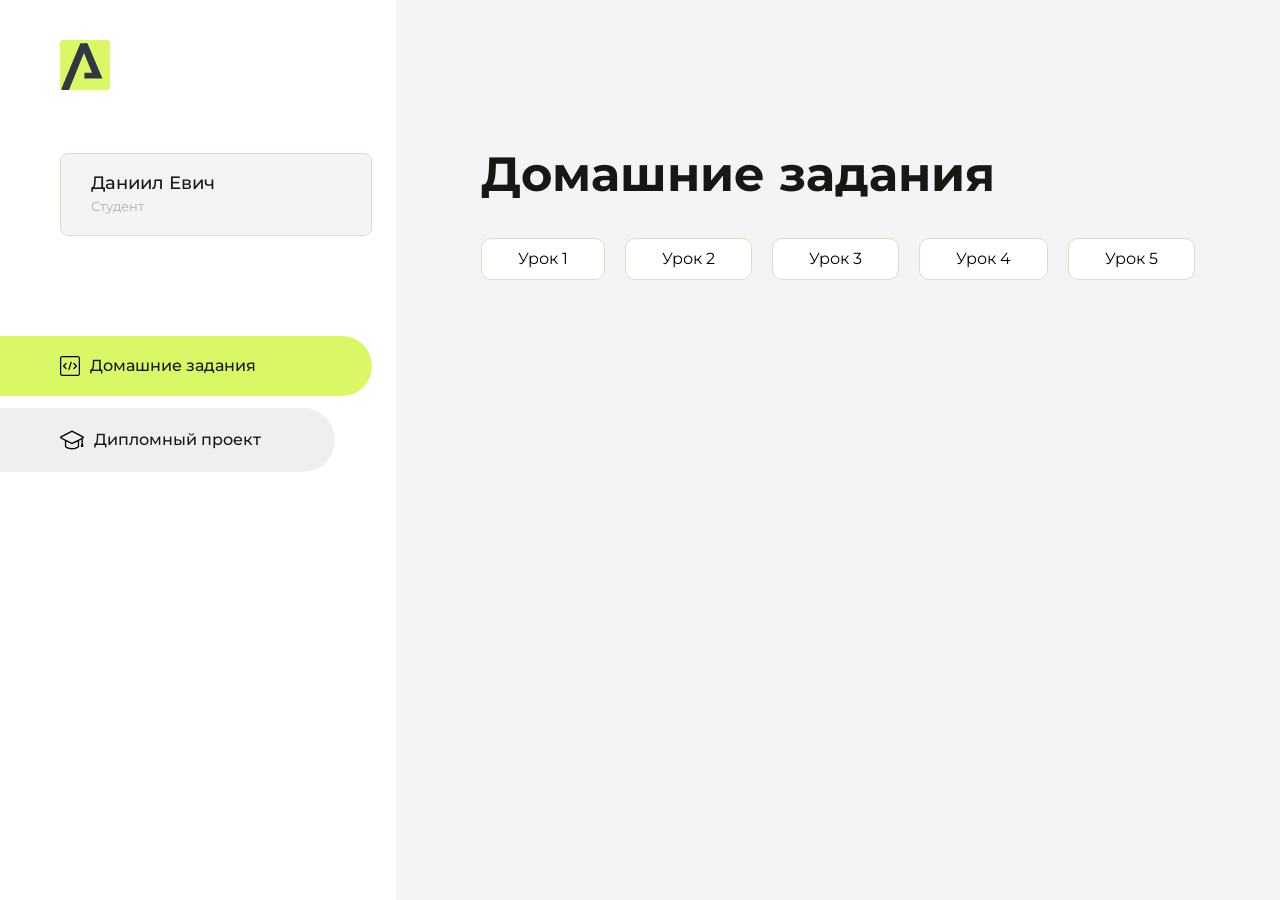
==== index.html @ b27c5a76 "Update index.html" ====
<!DOCTYPE html>
<html lang="en">
<head>
    <meta charset="UTF-8">
    <meta name="viewport" content="width=device-width, initial-scale=1.0">
    <title>Домашняя работа</title>
    <link rel="shortcut icon" href="src/logo.ico" type="image/x-icon">
    <link rel="preconnect" href="https://fonts.googleapis.com">
    <link rel="preconnect" href="https://fonts.gstatic.com" crossorigin>
    <link href="https://fonts.googleapis.com/css2?family=Montserrat:wght@400;500;700&family=Rubik:wght@500&display=swap"
          rel="stylesheet">
    <link rel="stylesheet" href="src/style.css">
</head>
<body id="body">
<div class="overlay" id="overlay"></div>
<div class="layout">
    <div class="burger" id="burger">
        <svg viewBox="0 0 24 24" fill="none" xmlns="http://www.w3.org/2000/svg">
            <g id="SVGRepo_bgCarrier" stroke-width="0"></g>
            <g id="SVGRepo_tracerCarrier" stroke-linecap="round" stroke-linejoin="round"></g>
            <g id="SVGRepo_iconCarrier">
                <path d="M4 18L20 18" stroke="#DAF765" stroke-width="2" stroke-linecap="round"></path>
                <path d="M4 12L20 12" stroke="#DAF765" stroke-width="2" stroke-linecap="round"></path>
                <path d="M4 6L20 6" stroke="#DAF765" stroke-width="2" stroke-linecap="round"></path>
            </g>
        </svg>
    </div>
    <aside class="sidebar" id="sidebar">
        <div class="sidebar__inner">
            <div class="logo">
                <svg width="50" height="50" viewBox="0 0 50 50" fill="none" xmlns="http://www.w3.org/2000/svg">
                    <g clip-path="url(#clip0_513_74730)">
                        <path d="M46.17 -0.257004H3.83C1.57281 -0.257004 -0.257 1.57281 -0.257 3.83V46.17C-0.257 48.4272 1.57281 50.257 3.83 50.257H46.17C48.4272 50.257 50.257 48.4272 50.257 46.17V3.83C50.257 1.57281 48.4272 -0.257004 46.17 -0.257004Z"
                              fill="#DAF765"/>
                        <path d="M24.375 38.4H42.461L27.441 3.1585H20.4355C20.4355 3.1585 6.7895 35.881 1.1945 49.294C2.015 50.0275 3.0945 50.257 3.6945 50.257H8.8445L23.954 13.07L32.0465 32.8285H24.375V38.4Z"
                              fill="#323843"/>
                    </g>
                    <defs>
                        <clipPath id="clip0_513_74730">
                            <rect width="50" height="50" fill="white"/>
                        </clipPath>
                    </defs>
                </svg>
            </div>
            <div class="sidebar__user">
                <div class="sidebar__name">Даниил Евич</div>
                <div class="sidebar__text">Студент</div>
            </div>
            <div class="sidebar__tabs">
                <div class="sidebar__item">
                    <button class="sidebar__button active" id="tasks">
                        <svg xmlns="http://www.w3.org/2000/svg" width="20" height="20" viewBox="0 0 20 20" fill="none">
                            <g clip-path="url(#clip0_704_74543)">
                                <path d="M17.7083 20H2.29167C1.0275 20 0 18.9725 0 17.7083V2.29167C0 1.0275 1.0275 0 2.29167 0H17.7083C18.9725 0 20 1.0275 20 2.29167V17.7083C20 18.9725 18.9725 20 17.7083 20ZM2.29167 1.25C1.7175 1.25 1.25 1.7175 1.25 2.29167V17.7083C1.25 18.2825 1.7175 18.75 2.29167 18.75H17.7083C18.2825 18.75 18.75 18.2825 18.75 17.7083V2.29167C18.75 1.7175 18.2825 1.25 17.7083 1.25H2.29167Z"
                                      fill="black"/>
                                <path d="M6.04167 13.125C5.88167 13.125 5.72167 13.0642 5.6 12.9417L3.1 10.4417C2.85583 10.1975 2.85583 9.80167 3.1 9.5575L5.6 7.0575C5.84417 6.81333 6.24 6.81333 6.48417 7.0575C6.72833 7.30167 6.72833 7.6975 6.48417 7.94167L4.42583 10L6.48417 12.0583C6.72833 12.3025 6.72833 12.6983 6.48417 12.9425C6.36167 13.0642 6.20167 13.125 6.04167 13.125Z"
                                      fill="black"/>
                                <path d="M8.95833 14.1667C8.9 14.1667 8.84 14.1583 8.78167 14.1417C8.45083 14.0442 8.26083 13.6967 8.35833 13.3658L10.4417 6.28251C10.5392 5.95084 10.8892 5.76417 11.2175 5.85917C11.5483 5.95667 11.7383 6.30417 11.6408 6.63501L9.5575 13.7183C9.47833 13.9908 9.22833 14.1667 8.95833 14.1667Z"
                                      fill="black"/>
                                <path d="M13.9583 13.125C13.7983 13.125 13.6383 13.0642 13.5167 12.9417C13.2725 12.6975 13.2725 12.3017 13.5167 12.0575L15.575 9.99916L13.5167 7.94083C13.2725 7.69666 13.2725 7.30083 13.5167 7.05666C13.7608 6.81249 14.1567 6.81249 14.4008 7.05666L16.9008 9.55666C17.145 9.80083 17.145 10.1967 16.9008 10.4408L14.4008 12.9408C14.2783 13.0642 14.1183 13.125 13.9583 13.125Z"
                                      fill="black"/>
                            </g>
                            <defs>
                                <clipPath id="clip0_704_74543">
                                    <rect width="20" height="20" fill="white"/>
                                </clipPath>
                            </defs>
                        </svg>
                        <span>Домашние задания</span></button>
                </div>
                <div class="sidebar__item">
                    <button class="sidebar__button" id="diplom">
                        <svg xmlns="http://www.w3.org/2000/svg" width="24" height="24" viewBox="0 0 24 24" fill="none">
                            <g clip-path="url(#clip0_704_74553)">
                                <path d="M23.2628 10.5971C23.7176 10.365 24 9.90375 24 9.39337C24 8.883 23.7176 8.42175 23.2628 8.18962L12.6135 2.75362C12.2291 2.55824 11.7705 2.55787 11.3854 2.75399L0.736875 8.19C0.282375 8.42175 0 8.883 0 9.39337C0 9.90375 0.282375 10.365 0.736875 10.5971L4.89038 12.7177V18.2074C4.89038 19.8154 8.412 21.393 12 21.393C15.5884 21.393 19.1096 19.815 19.1096 18.2074V12.7174L21.4609 11.517V15.8017L20.901 17.2305C20.7409 17.6389 20.7934 18.0994 21.0405 18.4616C21.2876 18.8246 21.6979 19.041 22.1366 19.041C22.5754 19.041 22.9852 18.8246 23.2324 18.462C23.4795 18.099 23.532 17.6385 23.3719 17.2301L22.8124 15.8021V10.827L23.2628 10.5971ZM17.7623 18.1721C17.6198 18.6375 15.3491 20.0419 12 20.0419C8.65088 20.0419 6.38025 18.6375 6.2415 18.2074V12.3037L6.23887 12.3019C6.23812 12.057 6.1065 11.8207 5.87325 11.7019L1.3515 9.39337L12 3.95737L22.6489 9.39337L12 14.8294L5.87325 11.7019C5.54063 11.5331 4.6695 11.6674 4.5 12C4.33012 12.3322 4.55813 12.5479 4.89038 12.7177L11.3857 16.0331C11.5781 16.1314 11.7889 16.1805 12 16.1805C12.2107 16.1805 12.4222 16.1314 12.6146 16.0331L17.7593 13.407L17.7623 18.1721Z"
                                      fill="black"/>
                            </g>
                            <defs>
                                <clipPath id="clip0_704_74553">
                                    <rect width="24" height="24" fill="white"/>
                                </clipPath>
                            </defs>
                        </svg>
                        <span>Дипломный проект</span></button>
                </div>
            </div>
        </div>

    </aside>
    <div class="content">
        <div class="container">
            <div class="content__block" id="tasksBlock">
                <div class="content__title">Домашние задания</div>
                <ul class="content__list">
                    <li class="content__list-item">
                        <a href="Homework 1/index.html">Урок 1</a>
                    </li>
                    <li class="content__list-item">
                        <a href="Homework_2/index.html">Урок 2</a>
                    </li>
                    <li class="content__list-item">
                        <a href="Homework_3/index.html">Урок 3</a>
                    </li>
                    <li class="content__list-item">
                        <a href="Homework_4/index.html">Урок 4</a>
                    </li>
                     <li class="content__list-item">
                        <a href="Homework_5/index.html">Урок 5</a>
                    </li>
                </ul>
            </div>
            <div class="content__block hidden" id="diplomBlock">
                <div class="content__title">Дипломный проект</div>
                <div class="content__list-diplom">
                    <a href="ПАПКА-С-НОМЕРОМ-УРОКА">Ссылка на ДЗ</a>
                </div>
                <div class="content__decor">
                    <div class="content__decor-text">Давай проверим, чему ты научился!</div>
                    <div class="content__decor-img">
                        <img src="src/decor.png" alt="decor">
                    </div>
                </div>
            </div>
        </div>
    </div>
</div>
<script src="src/index.js"></script>
</body>
</html>
---- src/style.css ----
*{padding: 0;margin: 0;border: 0;}
*,*:before,*:after{-webkit-box-sizing: border-box;box-sizing: border-box;}
:focus,:active{outline: none;}
a:focus,a:active{outline: none;}
nav,footer,header,aside{display: block;}
html,body{
    height:100%;width:100%;
    font-size:100%;line-height:1;-ms-text-size-adjust:100%;-moz-text-size-adjust:100%;-webkit-text-size-adjust:100%;}
input,button,textarea{font-family:inherit;}
input::-ms-clear{display: none;}
button{cursor: pointer;}
button::-moz-focus-inner{padding:0;border:0;}
a,a:visited{text-decoration: none;}
a:hover{text-decoration: none;}
ul li{list-style: none;}
img{vertical-align: top;}
h1,h2,h3,h4,h5,h6{font-size:inherit;font-weight: inherit;}
a{color:inherit;}



body {
    font-family: "Montserrat",SansSerif;
    color: black;
}

body.overflow {
    overflow: hidden;
}



.layout {
    display: -webkit-box;
    display: -ms-flexbox;
    display: flex;
    min-height: 100vh;
}

.sidebar {
    padding: 40px 24px 40px 0;
    -ms-flex-negative: 0;
    flex-shrink: 0;
    background-color: white;
}



.content {
    -webkit-box-flex: 1;
    -ms-flex-positive: 1;
    flex-grow: 1;
    background-color: #F4F4F4;
}

.container {
    display: -webkit-box;
    display: -ms-flexbox;
    display: flex;
    -webkit-box-orient: vertical;
    -webkit-box-direction: normal;
    -ms-flex-direction: column;
    flex-direction: column;
    -webkit-box-pack: center;
    -ms-flex-pack: center;
    justify-content: center;
    -webkit-box-align: center;
    -ms-flex-align: center;
    align-items: center;
    padding: 150px 60px 80px 60px;
}


.logo {
    margin-left: 60px;
    margin-bottom: 60px;
}

.sidebar__user {
    background-color: #F4F4F4;
    padding: 20px 30px;
    margin-left: 60px;
    margin-bottom: 100px;
    border-radius: 8px;
    border: 1px solid #DADEC9;
}

.sidebar__name {
    color:#161814;
    font-size: 18px;
    font-weight: 500;
    margin-bottom: 6px;
}

.sidebar__text {
    color: #AFB1A7;
    font-size: 13px;
    font-weight: 400;
    line-height: 130%; /* 16.9px */
}

.sidebar__item {
    width: 372px;
}

.sidebar__button {
    display: -webkit-box;
    display: -ms-flexbox;
    display: flex;
    -webkit-box-align: center;
    -ms-flex-align: center;
    align-items: center;
    gap: 10px;
    padding: 20px 60px;
    margin-bottom: 12px;
    border-radius: 0px 100px 100px 0px;
    -webkit-transition: all .5s;
    -o-transition: all .5s;
    transition: all .5s;
    cursor: pointer;
    width: 90%;
    color:#161814;
    font-size: 16px;
    font-weight: 500;
}

.sidebar__button.active , .sidebar__button:hover {
    width: 100%;
    background-color: #DAF765;
}


.content__title {
    color: #161814;
    font-size: 48px;
    font-weight: 700;
    margin-bottom: 40px;
}

.content__list {
    display: -webkit-box;
    display: -ms-flexbox;
    display: flex;
    -webkit-box-align: center;
    -ms-flex-align: center;
    align-items: center;
    -ms-flex-wrap: wrap;
    flex-wrap: wrap;
    gap: 20px;
}



.content__list-item  {
    cursor: pointer;
    padding: 12px 18px;
    background-color: #fff;
    border-radius: 10px;
    border: 1px solid #DADEC9;
    -webkit-transition: all .3s;
    -o-transition: all .3s;
    transition: all .3s;
}

.content__list-item:hover,.content__list-diplom:hover {
    background-color: #AFB1A7;
}

li a {
    padding: 12px 18px;

}


.content__list-diplom {
    -webkit-transition: all .3s;
    -o-transition: all .3s;
    transition: all .3s;
    display: inline-block;
    padding: 12px 18px;
    background-color: #fff;
    border-radius: 10px;
    border: 1px solid #DADEC9;
}

.content__decor {
    display: -webkit-box;
    display: -ms-flexbox;
    display: flex;
    -webkit-box-align: center;
    -ms-flex-align: center;
    align-items: center;
}

.content__decor-text {
    color:#BEDD44;
    font-size: 36px;
    font-weight: 700;
    line-height: 110%; /* 39.6px */
}

.content__block {
    max-width: 1200px;
}

.content__block.hidden {
    display: none;
}

.content__decor-img img{
    width: 100%;
}

.burger {
    display: none;
    padding: 5px;
    position: fixed;
    top: 3%;
    right: 7%;
    width: 40px;
    height: 40px;
    background-color: #161814;
    border-radius: 50%;
    z-index: 10;
    border: 1px solid #DAF765;
}

@media (max-width: 768px) {
    .burger {
        display: block;
    }

    .sidebar {
        -webkit-transition: all .3s;
        -o-transition: all .3s;
        transition: all .3s;
        -webkit-transform: translateX(-100%);
        -ms-transform: translateX(-100%);
        transform: translateX(-100%);
        position: fixed;
        top: 0;
        left: 0;
        bottom: 0;
        z-index: 5;
    }

    .sidebar.show {
        -webkit-transform: translateX(0%);
        -ms-transform: translateX(0%);
        transform: translateX(0%);
    }

    .overlay {
        opacity: 0;
        pointer-events: none;
        -webkit-transition: all .3s;
        -o-transition: all .3s;
        transition: all .3s;
        position: absolute;
        top: 0;
        right: 0;
        left: 0;
        bottom: 0;
        z-index: 3;
        background-color: #000000e0;
    }

    .overlay.show {
        opacity: 1;
        pointer-events: all;
    }

    .container {
        padding: 40px 20px;
        min-height: 100%;
    }

    .content__decor {
        margin-top: 20px;
        -webkit-box-orient: vertical;
        -webkit-box-direction: normal;
        -ms-flex-direction: column;
        flex-direction: column;
    }
}

@media (max-width: 400px) {
    .sidebar__user {
        margin-left: 0;
    }
}
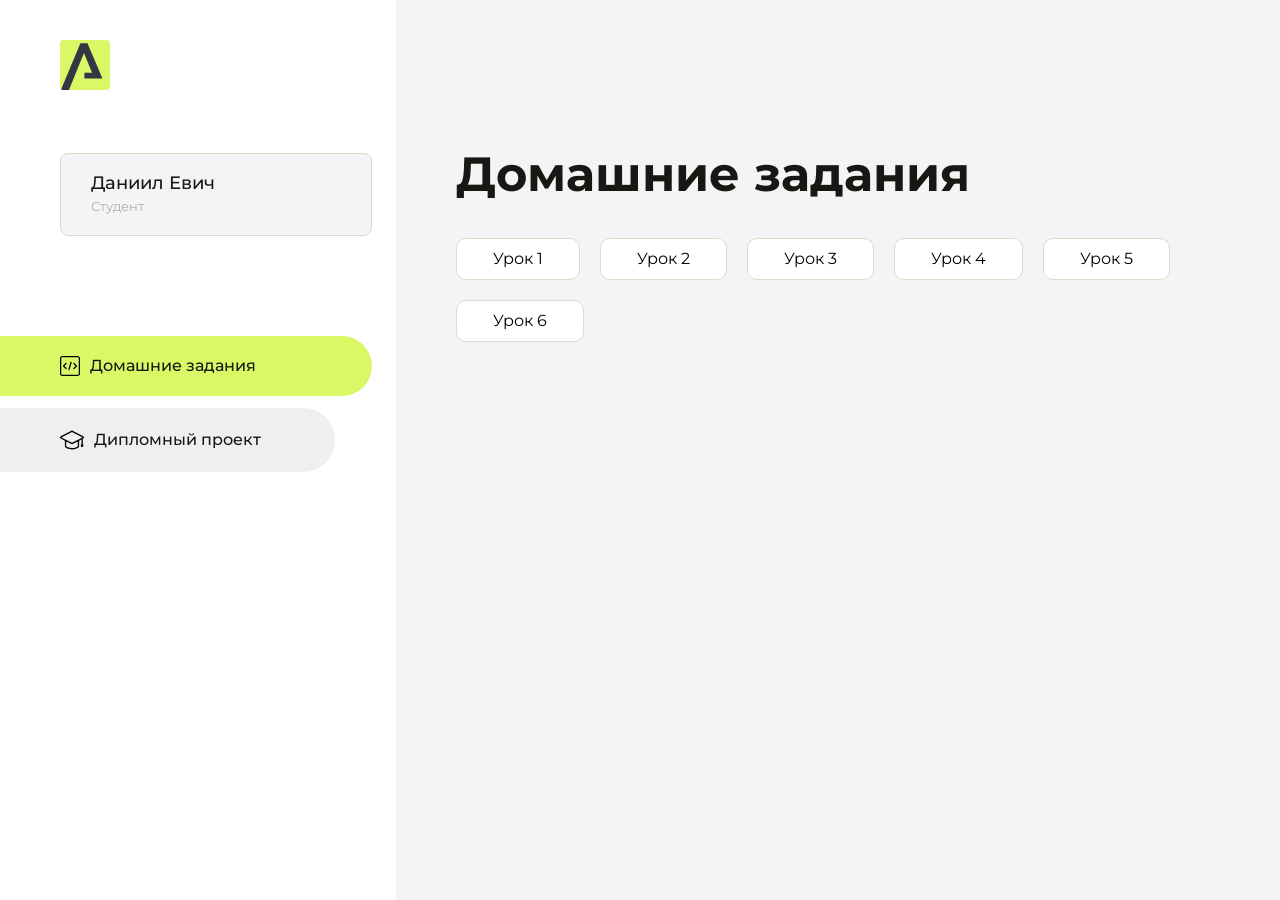
==== commit d871deff: "Update index.html" ====
--- a/index.html
+++ b/index.html
@@ -105,7 +105,10 @@
                         <a href="Homework_4/index.html">Урок 4</a>
                     </li>
                      <li class="content__list-item">
-                        <a href="Homework_5/index.html">Урок 5</a>
+                        <a href="Homework_5/article.html">Урок 5</a>
+                    </li>
+                     <li class="content__list-item">
+                        <a href="Homework_6/index.html">Урок 6</a>
                     </li>
                 </ul>
             </div>
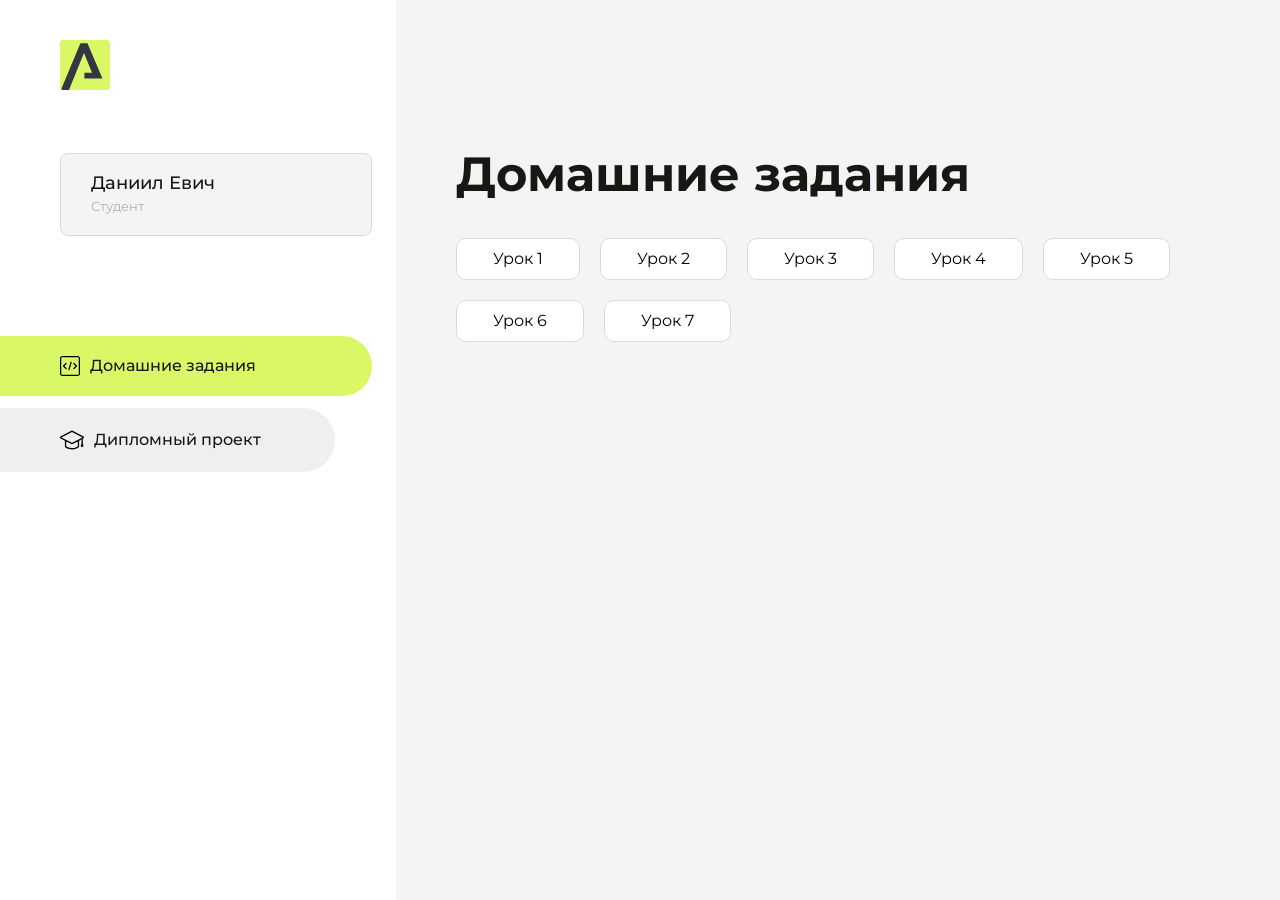
==== commit f2aad6c3: "Update index.html" ====
--- a/index.html
+++ b/index.html
@@ -110,6 +110,9 @@
                      <li class="content__list-item">
                         <a href="Homework_6/index.html">Урок 6</a>
                     </li>
+                     <li class="content__list-item">
+                        <a href="Homework_7/article.html">Урок 7</a>
+                    </li>
                 </ul>
             </div>
             <div class="content__block hidden" id="diplomBlock">
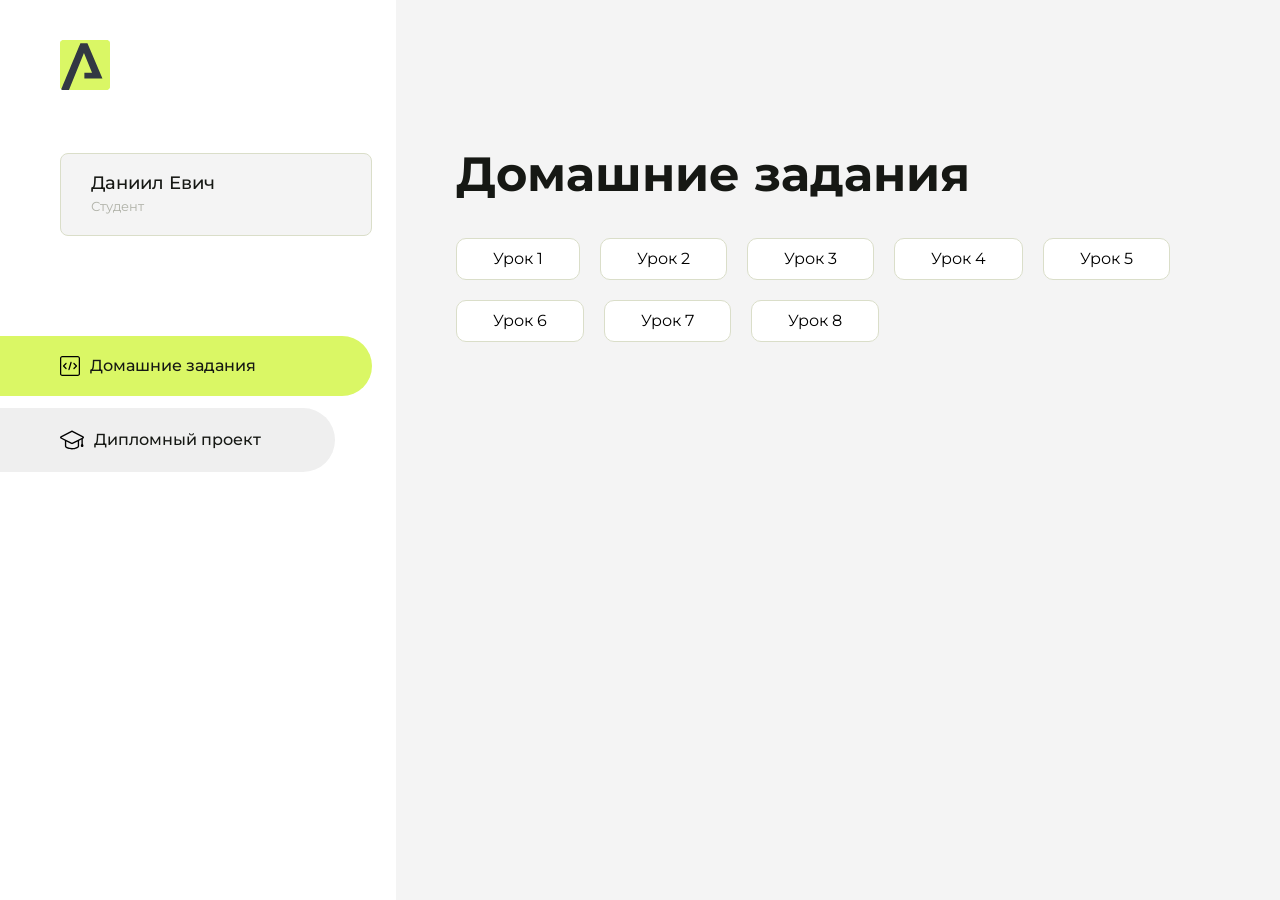
==== commit 383fead0: "Update index.html" ====
--- a/index.html
+++ b/index.html
@@ -113,6 +113,9 @@
                      <li class="content__list-item">
                         <a href="Homework_7/article.html">Урок 7</a>
                     </li>
+                    <li class="content__list-item">
+                        <a href="Homework_8/index.html">Урок 8</a>
+                    </li>
                 </ul>
             </div>
             <div class="content__block hidden" id="diplomBlock">
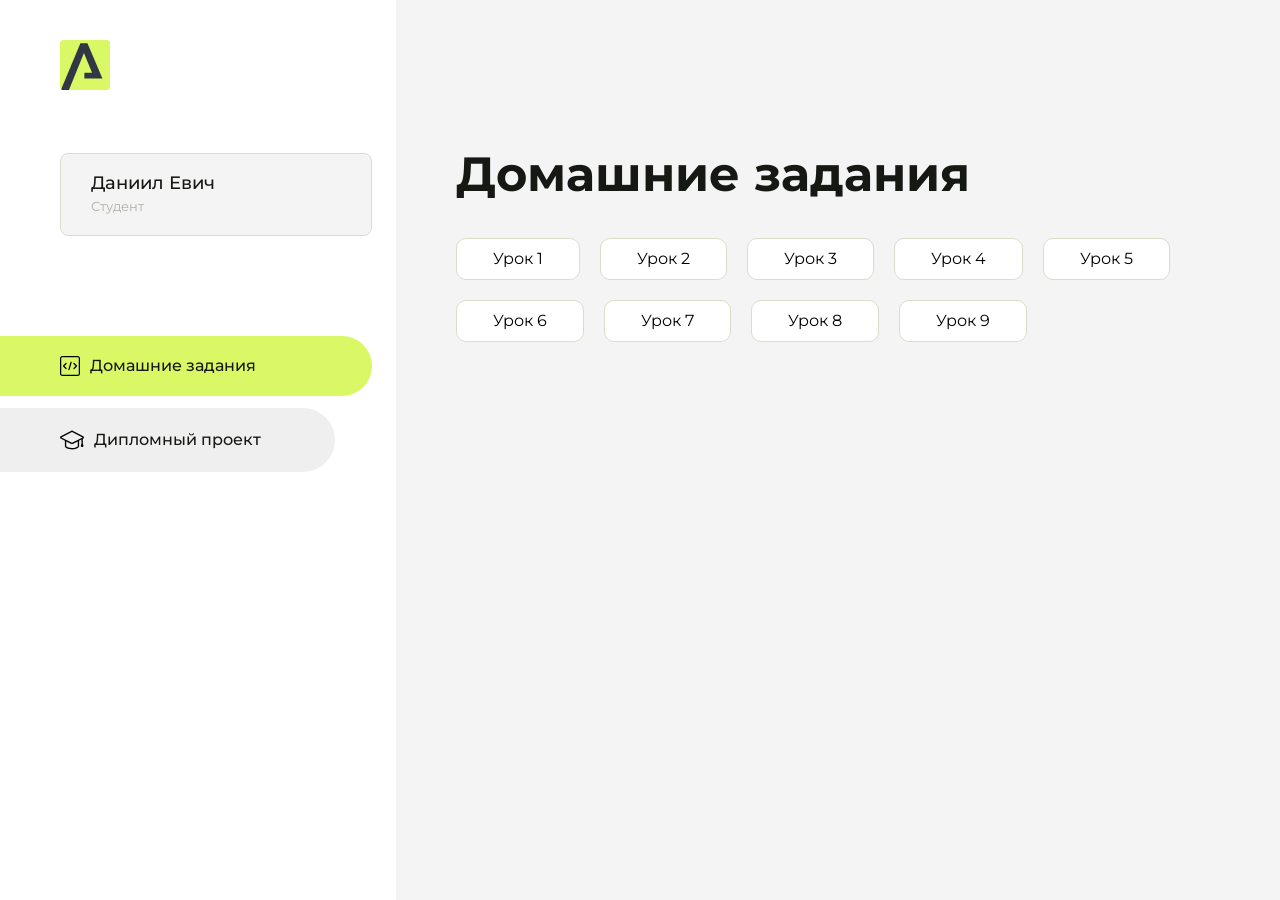
==== commit e8d21dc5: "Update index.html" ====
--- a/index.html
+++ b/index.html
@@ -116,6 +116,9 @@
                     <li class="content__list-item">
                         <a href="Homework_8/index.html">Урок 8</a>
                     </li>
+                    <li class="content__list-item">
+                        <a href="Homework_9/article.html">Урок 9</a>
+                    </li>
                 </ul>
             </div>
             <div class="content__block hidden" id="diplomBlock">
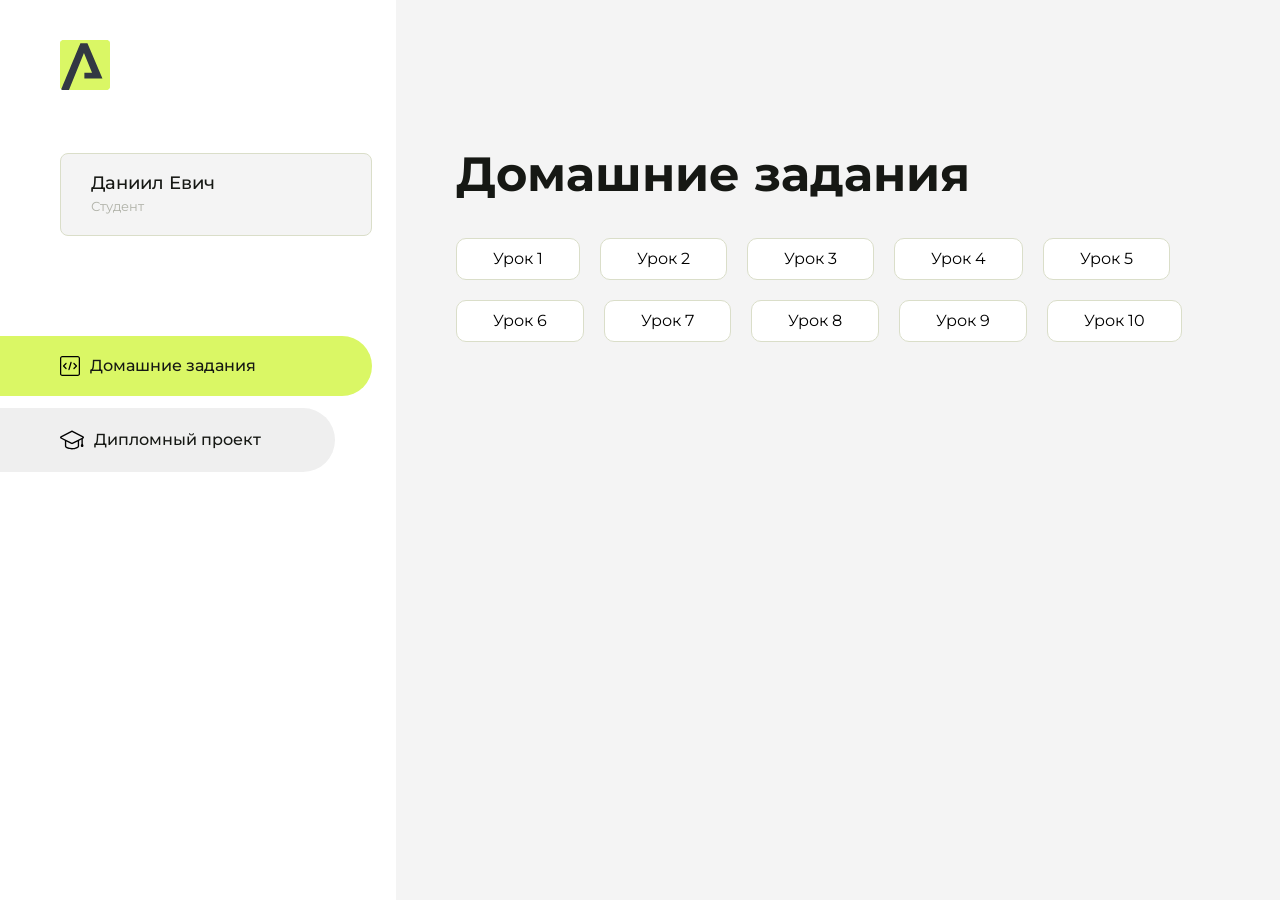
==== commit a83f40f6: "Update index.html" ====
--- a/index.html
+++ b/index.html
@@ -119,6 +119,9 @@
                     <li class="content__list-item">
                         <a href="Homework_9/article.html">Урок 9</a>
                     </li>
+                    <li class="content__list-item">
+                        <a href="Homework_10/index.html">Урок 10</a>
+                    </li>
                 </ul>
             </div>
             <div class="content__block hidden" id="diplomBlock">
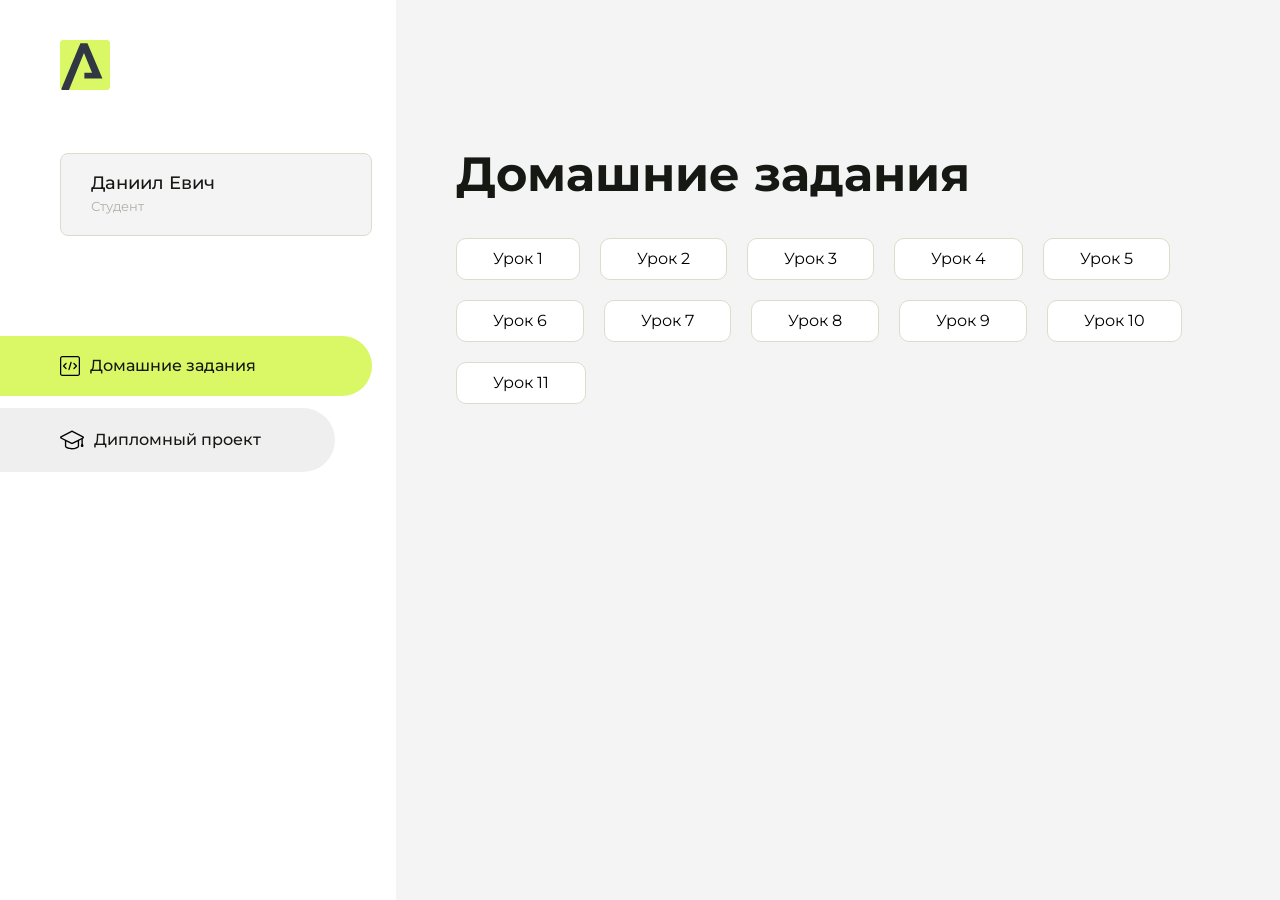
==== commit 406dcd18: "Update index.html" ====
--- a/index.html
+++ b/index.html
@@ -122,6 +122,9 @@
                     <li class="content__list-item">
                         <a href="Homework_10/index.html">Урок 10</a>
                     </li>
+                    <li class="content__list-item">
+                        <a href="Homework_11/index.html">Урок 11</a>
+                    </li>
                 </ul>
             </div>
             <div class="content__block hidden" id="diplomBlock">
